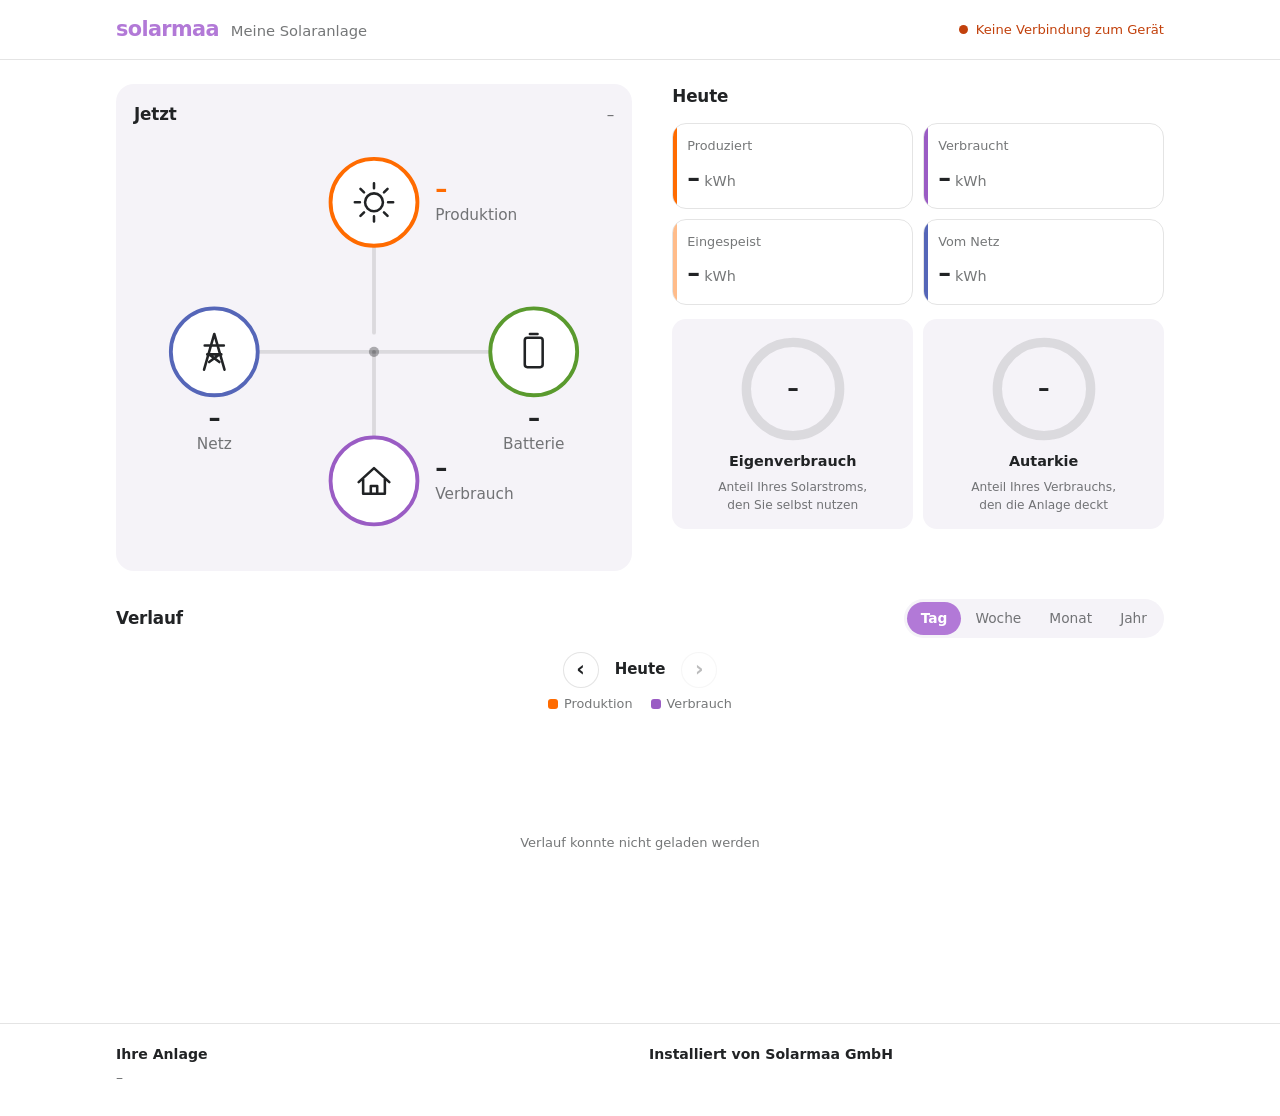
==== app/index.html @ fab31ff5 "Solarmaa Energie-Dashboard: Pi-Dienst, App, Bauplan und Anleitungen - Raspberry-Pi-Dienst (Python, o" ====
<!doctype html>
<html lang="de-CH">
<head>
<meta charset="utf-8">
<meta name="viewport" content="width=device-width, initial-scale=1, viewport-fit=cover">
<title>Solarmaa Energie</title>
<meta name="description" content="Live-Daten Ihrer Solaranlage, installiert von Solarmaa">
<meta name="theme-color" content="#b279d7">
<link rel="manifest" href="manifest.webmanifest">
<link rel="icon" href="icon.svg" type="image/svg+xml">
<link rel="apple-touch-icon" href="icon.svg">
<link rel="stylesheet" href="style.css">
</head>
<body>
<div class="demo-band" id="demoBand" hidden>Demo-Modus: simulierte Werte, keine echte Anlage</div>

<header class="top">
  <div class="wrap top-inner">
    <div class="brand">
      <span class="wordmark">solarmaa</span>
      <span class="plant" id="plantName">Meine Solaranlage</span>
    </div>
    <div class="status" id="status" data-state="wait">
      <span class="dot" aria-hidden="true"></span>
      <span id="statusText">Verbinde …</span>
    </div>
  </div>
</header>

<main class="wrap main">
  <section class="flow-card" aria-labelledby="flowTitle">
    <div class="section-head">
      <h1 id="flowTitle">Jetzt</h1>
      <span class="muted" id="clock">–</span>
    </div>
    <svg id="flow" class="flow" viewBox="0 0 360 330" role="img" aria-label="Energiefluss">
      <g class="lines">
        <path id="lnPv"   class="ln ln-pv"   d="M180 82 V150"/>
        <path id="lnGrid" class="ln ln-grid" d="M89 165 H180"/>
        <path id="lnBat"  class="ln ln-bat"  d="M271 165 H180"/>
        <path id="lnHome" class="ln ln-home" d="M180 165 V232"/>
        <circle cx="180" cy="165" r="4" class="hub"/>
      </g>
      <g class="node node-pv" transform="translate(180 48)">
        <circle r="34" class="node-bg"/>
        <g class="ico"><circle r="7"/><path d="M0-15v4M0 11v4M-15 0h4M11 0h4M-10.6-10.6l2.8 2.8M7.8 7.8l2.8 2.8M-10.6 10.6l2.8-2.8M7.8-7.8l2.8-2.8"/></g>
        <text class="val" x="48" y="-4" id="vPv">–</text>
        <text class="lbl" x="48" y="14">Produktion</text>
      </g>
      <g class="node node-grid" transform="translate(55 165)">
        <circle r="34" class="node-bg"/>
        <g class="ico"><path d="M-8 14L0-14L8 14M-5.5 2h11M-7.5-5h15M-4 8l8-6M4 8l-8-6"/></g>
        <text class="val" x="0" y="58" text-anchor="middle" id="vGrid">–</text>
        <text class="lbl" x="0" y="76" text-anchor="middle" id="lGrid">Netz</text>
      </g>
      <g class="node node-bat" id="nodeBat" transform="translate(305 165)">
        <circle r="34" class="node-bg"/>
        <g class="ico"><rect x="-7" y="-11" width="14" height="23" rx="2"/><path d="M-3-14h6"/><rect id="batFill" x="-4.5" y="9.5" width="9" height="0" class="fill"/></g>
        <text class="val" x="0" y="58" text-anchor="middle" id="vBat">–</text>
        <text class="lbl" x="0" y="76" text-anchor="middle" id="lBat">Batterie</text>
      </g>
      <g class="node node-home" transform="translate(180 266)">
        <circle r="34" class="node-bg"/>
        <g class="ico"><path d="M-12 1L0-10L12 1M-8.5-2v12h17v-12M-2.5 10v-6h5v6"/></g>
        <text class="val" x="48" y="-4" id="vHome">–</text>
        <text class="lbl" x="48" y="14">Verbrauch</text>
      </g>
    </svg>
  </section>

  <section class="today" aria-labelledby="todayTitle">
    <div class="section-head">
      <h2 id="todayTitle">Heute</h2>
      <span class="muted" id="todayDate"></span>
    </div>
    <div class="tiles">
      <div class="tile t-pv"><span class="t-lbl">Produziert</span><span class="t-val"><b id="tPv">–</b> kWh</span></div>
      <div class="tile t-home"><span class="t-lbl">Verbraucht</span><span class="t-val"><b id="tHome">–</b> kWh</span></div>
      <div class="tile t-exp"><span class="t-lbl">Eingespeist</span><span class="t-val"><b id="tExp">–</b> kWh</span></div>
      <div class="tile t-imp"><span class="t-lbl">Vom Netz</span><span class="t-val"><b id="tImp">–</b> kWh</span></div>
    </div>
    <div class="rings">
      <div class="ring" id="ringSelf">
        <svg viewBox="0 0 120 120" aria-hidden="true"><circle class="r-bg" cx="60" cy="60" r="50"/><circle class="r-fg" cx="60" cy="60" r="50"/></svg>
        <div class="ring-txt"><b class="pct">–</b></div>
        <p class="ring-name">Eigenverbrauch</p>
        <p class="ring-help">Anteil Ihres Solarstroms, den Sie selbst nutzen</p>
      </div>
      <div class="ring" id="ringAut">
        <svg viewBox="0 0 120 120" aria-hidden="true"><circle class="r-bg" cx="60" cy="60" r="50"/><circle class="r-fg" cx="60" cy="60" r="50"/></svg>
        <div class="ring-txt"><b class="pct">–</b></div>
        <p class="ring-name">Autarkie</p>
        <p class="ring-help">Anteil Ihres Verbrauchs, den die Anlage deckt</p>
      </div>
    </div>
    <p class="extra" id="extra" hidden></p>
  </section>

  <section class="history" aria-labelledby="histTitle">
    <div class="section-head">
      <h2 id="histTitle">Verlauf</h2>
      <div class="tabs" role="tablist" aria-label="Zeitraum">
        <button role="tab" id="tab-day" data-range="day" aria-selected="true">Tag</button>
        <button role="tab" id="tab-week" data-range="week" aria-selected="false">Woche</button>
        <button role="tab" id="tab-month" data-range="month" aria-selected="false">Monat</button>
        <button role="tab" id="tab-year" data-range="year" aria-selected="false">Jahr</button>
      </div>
    </div>
    <div class="hist-nav">
      <button class="nav-btn" id="prev" aria-label="Zurück">‹</button>
      <span id="histLabel">–</span>
      <button class="nav-btn" id="next" aria-label="Weiter">›</button>
    </div>
    <div class="legend">
      <span class="lg lg-pv">Produktion</span>
      <span class="lg lg-home">Verbrauch</span>
    </div>
    <div class="chart-box" id="chartBox">
      <svg id="chart" class="chart" role="img" aria-label="Verlaufsdiagramm"></svg>
      <div class="tip" id="tip" hidden></div>
    </div>
    <p class="hist-sum muted" id="histSum"></p>
  </section>
</main>

<footer class="foot">
  <div class="wrap foot-inner">
    <div>
      <p class="foot-title">Ihre Anlage</p>
      <p id="plantFacts" class="muted">–</p>
      <p id="totals" class="muted"></p>
    </div>
    <div>
      <p class="foot-title">Installiert von <span id="instName">Solarmaa GmbH</span></p>
      <p id="instContact" class="muted"></p>
    </div>
  </div>
</footer>

<script src="app.js"></script>
</body>
</html>
---- app/style.css ----
/* Solarmaa Energie – Farben und Schrift aus dem Webflow-Designsystem von solarmaa.ch
   Layout: eine Spalte auf dem Handy, zwei Spalten (Fluss | Heute) ab Tablet, Verlauf darunter. */

@font-face {
  font-family: "Inter";
  src: url("fonts/InterVariable.woff2") format("woff2");
  font-weight: 100 900;
  font-display: swap;
}

:root {
  /* Marke (Webflow-Variablen) */
  --violet: #b279d7;      /* Accent Primary */
  --orange: #ff6b00;      /* Text Accent */
  --orange-soft: #ff8f3d; /* Accent Primary Hover */
  --sky: #adb8e7;         /* BG Accent Secondary */
  --leaf: #ceebad;        /* BG Accent Tertiary */
  --anthrazit: #212325;   /* Neutral Inverse */

  /* Rollen, hell */
  --bg: #ffffff;
  --surface: #f5f3f8;
  --ink: #212325;
  --muted: rgba(33, 35, 37, 0.62);
  --line: rgba(33, 35, 37, 0.12);
  --c-pv: #ff6b00;
  --c-home: #9a5cc4;
  --c-grid: #5566b8;
  --c-bat: #5a9a2e;
  --pv-fill: rgba(255, 107, 0, 0.18);
  --ok: #3f8f2a;
  --warn: #c2410c;

  --font: "Inter", system-ui, -apple-system, "Segoe UI", Roboto, sans-serif;
  --radius: 18px;
  color-scheme: light;
}
@media (prefers-color-scheme: dark) {
  :root:not([data-theme="light"]) {
    --bg: #161719; --surface: #212325; --ink: #f3f1f6; --muted: rgba(243, 241, 246, 0.64);
    --line: rgba(255, 255, 255, 0.12); --c-home: #c99ae6; --c-grid: #9aa8e8; --c-bat: #a9d97c;
    --pv-fill: rgba(255, 143, 61, 0.22); --ok: #8fd16a; --warn: #ff8f3d; color-scheme: dark;
  }
}
:root[data-theme="dark"] {
  --bg: #161719; --surface: #212325; --ink: #f3f1f6; --muted: rgba(243, 241, 246, 0.64);
  --line: rgba(255, 255, 255, 0.12); --c-home: #c99ae6; --c-grid: #9aa8e8; --c-bat: #a9d97c;
  --pv-fill: rgba(255, 143, 61, 0.22); --ok: #8fd16a; --warn: #ff8f3d; color-scheme: dark;
}

* { box-sizing: border-box; }
html { -webkit-text-size-adjust: 100%; }
body {
  margin: 0; background: var(--bg); color: var(--ink);
  font: 400 15px/1.5 var(--font); font-variant-numeric: tabular-nums;
}
h1, h2 { margin: 0; font-size: 1.05rem; font-weight: 700; letter-spacing: -0.01em; }
p { margin: 0; }
.muted { color: var(--muted); }
button { font: inherit; color: inherit; }
:focus-visible { outline: 2px solid var(--violet); outline-offset: 2px; border-radius: 6px; }

.wrap {
  max-width: 1080px; margin: 0 auto;
  padding-left: max(16px, env(safe-area-inset-left, 0px));
  padding-right: max(16px, env(safe-area-inset-right, 0px));
}

.demo-band {
  background: var(--leaf); color: var(--anthrazit); text-align: center;
  font-size: 0.82rem; font-weight: 600; padding: 6px 16px;
}

/* Kopf */
.top { border-bottom: 1px solid var(--line); padding-top: env(safe-area-inset-top, 0px); }
.top-inner { display: flex; align-items: center; justify-content: space-between; gap: 12px; padding-block: 14px; }
.brand { display: flex; align-items: baseline; gap: 12px; min-width: 0; flex-wrap: wrap; }
.wordmark { font-weight: 800; font-size: 1.3rem; letter-spacing: -0.03em; color: var(--violet); }
.plant { color: var(--muted); font-size: 0.92rem; overflow: hidden; text-overflow: ellipsis; white-space: nowrap; min-width: 0; }
.status { display: inline-flex; align-items: center; gap: 8px; font-size: 0.82rem; color: var(--muted); white-space: nowrap; }
.status .dot { width: 9px; height: 9px; border-radius: 50%; background: var(--muted); }
.status[data-state="ok"] .dot { background: var(--ok); box-shadow: 0 0 0 4px color-mix(in srgb, var(--ok) 22%, transparent); }
.status[data-state="err"] .dot { background: var(--warn); }
.status[data-state="err"] { color: var(--warn); }

/* Layout */
.main {
  display: grid; gap: 28px; padding-block: 24px 40px;
  grid-template-columns: minmax(0, 1fr);
}
@media (min-width: 860px) {
  .main { grid-template-columns: minmax(0, 1.05fr) minmax(0, 1fr); column-gap: 40px; }
  .history { grid-column: 1 / -1; }
}
.section-head { display: flex; align-items: center; justify-content: space-between; gap: 12px; flex-wrap: wrap; margin-bottom: 14px; }

/* Energiefluss */
.flow-card { background: var(--surface); border-radius: var(--radius); padding: 18px 18px 8px; }
.flow { width: 100%; max-width: 460px; display: block; margin: 0 auto; overflow: visible; }
.ln { fill: none; stroke: var(--line); stroke-width: 3; stroke-linecap: round; }
.ln.on { stroke-dasharray: 2 9; animation: flow 1.6s linear infinite; stroke-width: 3.5; }
.ln.rev { animation-direction: reverse; }
.ln-pv.on { stroke: var(--c-pv); }
.ln-grid.on { stroke: var(--c-grid); }
.ln-bat.on { stroke: var(--c-bat); }
.ln-home.on { stroke: var(--c-home); }
.hub { fill: var(--ink); opacity: 0.35; }
@keyframes flow { to { stroke-dashoffset: -22; } }
@media (prefers-reduced-motion: reduce) { .ln.on { animation: none; stroke-dasharray: none; } }

.node-bg { fill: var(--bg); stroke-width: 3; }
.node-pv .node-bg { stroke: var(--c-pv); }
.node-grid .node-bg { stroke: var(--c-grid); }
.node-bat .node-bg { stroke: var(--c-bat); }
.node-home .node-bg { stroke: var(--c-home); }
.ico { fill: none; stroke: var(--ink); stroke-width: 2; stroke-linecap: round; stroke-linejoin: round; }
.ico .fill { fill: var(--c-bat); stroke: none; }
.val { fill: var(--ink); font-size: 19px; font-weight: 750; letter-spacing: -0.02em; }
.lbl { fill: var(--muted); font-size: 12px; }
.node-pv .val { fill: var(--c-pv); }
.node.off { opacity: 0.35; }

/* Heute */
.tiles { display: grid; grid-template-columns: repeat(2, minmax(0, 1fr)); gap: 10px; }
.tile {
  display: flex; flex-direction: column; gap: 2px; padding: 12px 14px;
  border-radius: 14px; border: 1px solid var(--line); position: relative; overflow: hidden;
}
.tile::before { content: ""; position: absolute; left: 0; top: 0; bottom: 0; width: 4px; }
.t-pv::before { background: var(--c-pv); }
.t-home::before { background: var(--c-home); }
.t-exp::before { background: var(--orange-soft); opacity: 0.6; }
.t-imp::before { background: var(--c-grid); }
.t-lbl { font-size: 0.8rem; color: var(--muted); }
.t-val { font-size: 0.9rem; color: var(--muted); }
.t-val b { font-size: 1.6rem; font-weight: 750; color: var(--ink); letter-spacing: -0.02em; }

.rings { display: grid; grid-template-columns: repeat(2, minmax(0, 1fr)); gap: 10px; margin-top: 14px; }
.ring { position: relative; display: grid; justify-items: center; text-align: center; gap: 6px; padding: 14px 8px; background: var(--surface); border-radius: 14px; }
.ring svg { width: 112px; height: 112px; transform: rotate(-90deg); }
.r-bg { fill: none; stroke: var(--line); stroke-width: 10; }
.r-fg { fill: none; stroke-width: 10; stroke-linecap: round; stroke-dasharray: 314.16; stroke-dashoffset: 314.16; transition: stroke-dashoffset 0.8s ease; }
#ringSelf .r-fg { stroke: var(--c-pv); }
#ringAut .r-fg { stroke: var(--violet); }
.ring-txt { position: absolute; top: 14px; height: 112px; display: grid; place-content: center; }
.ring-txt b { font-size: 1.45rem; font-weight: 750; letter-spacing: -0.02em; }
.ring-name { font-weight: 650; font-size: 0.9rem; }
.ring-help { font-size: 0.76rem; color: var(--muted); max-width: 22ch; text-wrap: balance; }
.extra { margin-top: 12px; font-size: 0.9rem; }

/* Verlauf */
.tabs { display: inline-flex; background: var(--surface); border-radius: 999px; padding: 3px; }
.tabs button { border: 0; background: none; padding: 6px 14px; border-radius: 999px; cursor: pointer; font-size: 0.86rem; color: var(--muted); }
.tabs button[aria-selected="true"] { background: var(--violet); color: #fff; font-weight: 600; }
.hist-nav { display: flex; align-items: center; justify-content: center; gap: 16px; margin-bottom: 6px; font-weight: 600; }
.nav-btn { width: 36px; height: 36px; border-radius: 50%; border: 1px solid var(--line); background: var(--bg); cursor: pointer; font-size: 1.3rem; line-height: 1; }
.nav-btn:disabled { opacity: 0.3; cursor: default; }
.legend { display: flex; gap: 18px; justify-content: center; font-size: 0.8rem; color: var(--muted); margin-bottom: 4px; }
.lg::before { content: ""; display: inline-block; width: 10px; height: 10px; border-radius: 3px; margin-right: 6px; vertical-align: -1px; }
.lg-pv::before { background: var(--c-pv); }
.lg-home::before { background: var(--c-home); }
.chart-box { position: relative; }
.chart { width: 100%; height: 260px; display: block; touch-action: pan-y; }
.chart text { fill: var(--muted); font-size: 11px; }
.chart .grid { stroke: var(--line); stroke-width: 1; }
.chart .pv-area { fill: var(--pv-fill); }
.chart .pv-line { fill: none; stroke: var(--c-pv); stroke-width: 2; stroke-linejoin: round; }
.chart .home-line { fill: none; stroke: var(--c-home); stroke-width: 2; stroke-linejoin: round; }
.chart .bar-pv { fill: var(--c-pv); }
.chart .bar-home { fill: var(--c-home); }
.chart .cursor { stroke: var(--ink); stroke-width: 1; opacity: 0.4; }
.chart .empty { fill: var(--muted); font-size: 13px; }
.tip {
  position: absolute; top: 4px; pointer-events: none; background: var(--anthrazit); color: #fff;
  font-size: 0.78rem; padding: 6px 10px; border-radius: 8px; white-space: nowrap; transform: translateX(-50%);
}
.hist-sum { text-align: center; font-size: 0.86rem; margin-top: 6px; }

/* Fuss */
.foot { border-top: 1px solid var(--line); padding-bottom: env(safe-area-inset-bottom, 0px); }
.foot-inner { display: grid; grid-template-columns: repeat(auto-fit, minmax(240px, 1fr)); gap: 18px; padding-block: 20px 28px; font-size: 0.88rem; }
.foot-title { font-weight: 600; margin-bottom: 2px; }
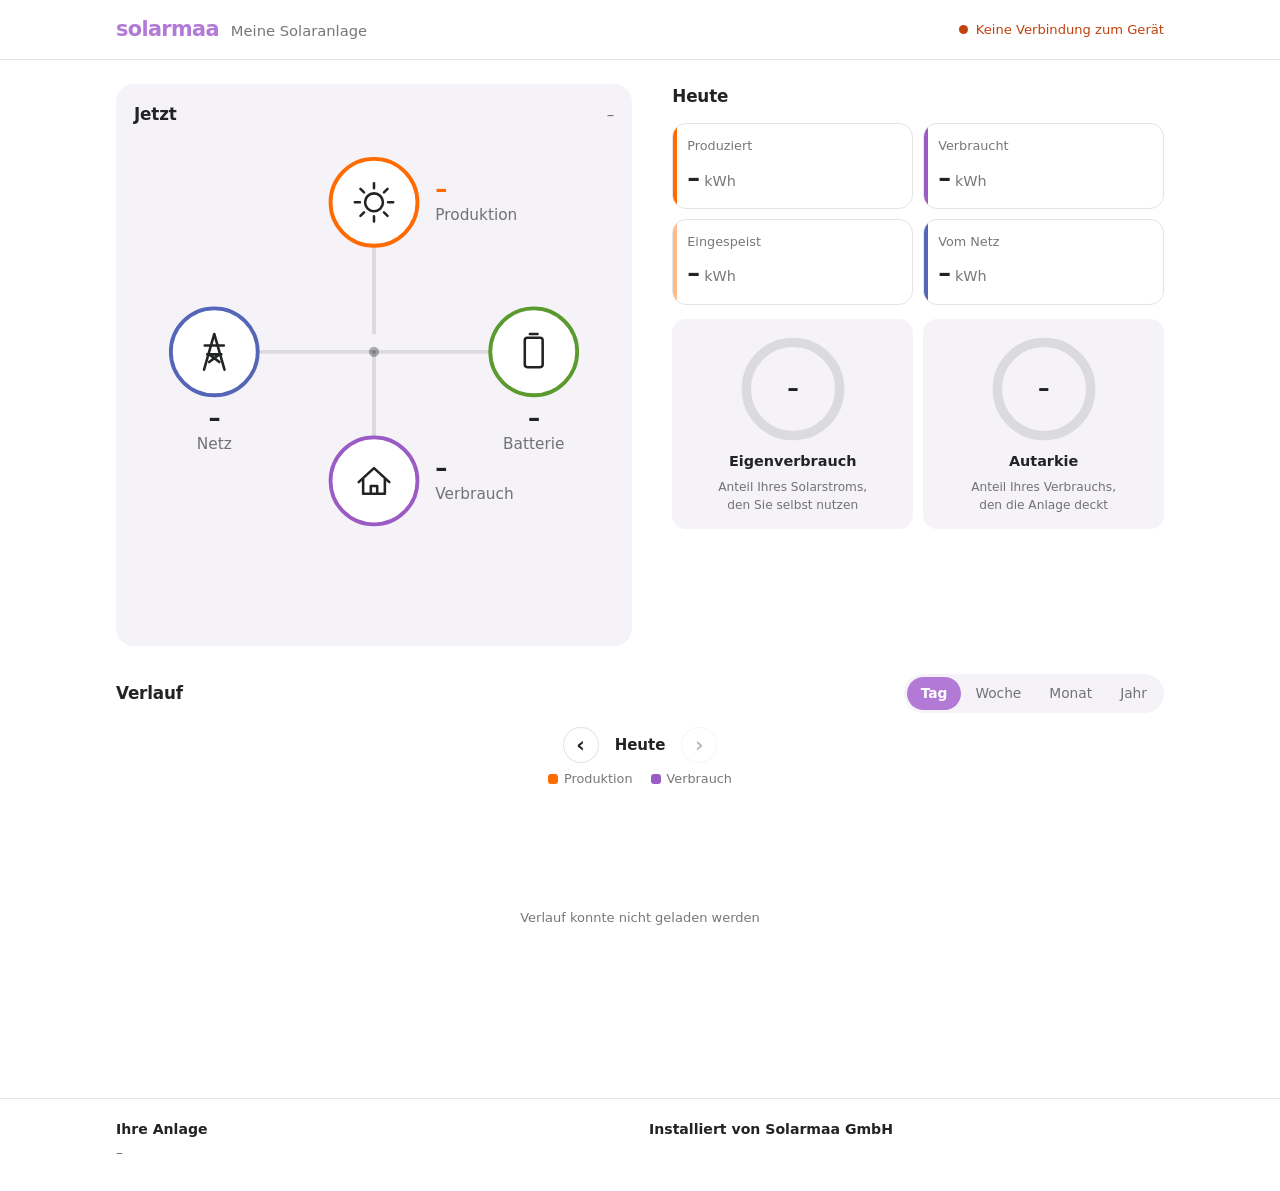
==== commit c10f8a0b: "myStrom-Stecker und Wallboxen (go-e lokal, Easee Cloud) - Adapter mystrom (lokal /report), goe (HTTP" ====
--- a/app/index.html
+++ b/app/index.html
@@ -33,12 +33,13 @@
       <h1 id="flowTitle">Jetzt</h1>
       <span class="muted" id="clock">–</span>
     </div>
-    <svg id="flow" class="flow" viewBox="0 0 360 330" role="img" aria-label="Energiefluss">
+    <svg id="flow" class="flow" viewBox="0 0 360 378" role="img" aria-label="Energiefluss">
       <g class="lines">
         <path id="lnPv"   class="ln ln-pv"   d="M180 82 V150"/>
         <path id="lnGrid" class="ln ln-grid" d="M89 165 H180"/>
         <path id="lnBat"  class="ln ln-bat"  d="M271 165 H180"/>
         <path id="lnHome" class="ln ln-home" d="M180 165 V232"/>
+        <path id="lnEv" class="ln ln-ev" d="M148 280 L88 294" display="none"/>
         <circle cx="180" cy="165" r="4" class="hub"/>
       </g>
       <g class="node node-pv" transform="translate(180 48)">
@@ -65,7 +66,14 @@
         <text class="val" x="48" y="-4" id="vHome">–</text>
         <text class="lbl" x="48" y="14">Verbrauch</text>
       </g>
+      <g class="node node-ev" id="nodeEv" transform="translate(60 302)" display="none">
+        <circle r="30" class="node-bg"/>
+        <g class="ico"><path d="M-13 4v-5l4-7h18l4 7v5zM-13 4h26"/><circle cx="-7" cy="6" r="3"/><circle cx="7" cy="6" r="3"/></g>
+        <text class="val" x="0" y="50" text-anchor="middle" id="vEv">–</text>
+        <text class="lbl" x="0" y="66" text-anchor="middle" id="lEv">Auto</text>
+      </g>
     </svg>
+    <div class="consumers" id="consumers" hidden></div>
   </section>
 
   <section class="today" aria-labelledby="todayTitle">
@@ -75,7 +83,7 @@
     </div>
     <div class="tiles">
       <div class="tile t-pv"><span class="t-lbl">Produziert</span><span class="t-val"><b id="tPv">–</b> kWh</span></div>
-      <div class="tile t-home"><span class="t-lbl">Verbraucht</span><span class="t-val"><b id="tHome">–</b> kWh</span></div>
+      <div class="tile t-home"><span class="t-lbl">Verbraucht</span><span class="t-val"><b id="tHome">–</b> kWh</span><span class="t-sub" id="tEv" hidden></span></div>
       <div class="tile t-exp"><span class="t-lbl">Eingespeist</span><span class="t-val"><b id="tExp">–</b> kWh</span></div>
       <div class="tile t-imp"><span class="t-lbl">Vom Netz</span><span class="t-val"><b id="tImp">–</b> kWh</span></div>
     </div>
@@ -134,6 +142,11 @@
       <p class="foot-title">Installiert von <span id="instName">Solarmaa GmbH</span></p>
       <p id="instContact" class="muted"></p>
     </div>
+    <div id="hausLinkBox" hidden>
+      <p class="foot-title">Haus und Abrechnung</p>
+      <p><a href="haus.html" id="hausLink" class="link-btn">Hausansicht öffnen</a></p>
+      <p class="muted">Verbrauch je Wohnung, Zähler und Rechnungen. Mit Anmeldung.</p>
+    </div>
   </div>
 </footer>
 
--- a/app/style.css
+++ b/app/style.css
@@ -27,6 +27,7 @@
   --c-home: #9a5cc4;
   --c-grid: #5566b8;
   --c-bat: #5a9a2e;
+  --c-ev: #212325;
   --pv-fill: rgba(255, 107, 0, 0.18);
   --ok: #3f8f2a;
   --warn: #c2410c;
@@ -38,13 +39,13 @@
 @media (prefers-color-scheme: dark) {
   :root:not([data-theme="light"]) {
     --bg: #161719; --surface: #212325; --ink: #f3f1f6; --muted: rgba(243, 241, 246, 0.64);
-    --line: rgba(255, 255, 255, 0.12); --c-home: #c99ae6; --c-grid: #9aa8e8; --c-bat: #a9d97c;
+    --line: rgba(255, 255, 255, 0.12); --c-home: #c99ae6; --c-grid: #9aa8e8; --c-bat: #a9d97c; --c-ev: #e6e3ea;
     --pv-fill: rgba(255, 143, 61, 0.22); --ok: #8fd16a; --warn: #ff8f3d; color-scheme: dark;
   }
 }
 :root[data-theme="dark"] {
   --bg: #161719; --surface: #212325; --ink: #f3f1f6; --muted: rgba(243, 241, 246, 0.64);
-  --line: rgba(255, 255, 255, 0.12); --c-home: #c99ae6; --c-grid: #9aa8e8; --c-bat: #a9d97c;
+  --line: rgba(255, 255, 255, 0.12); --c-home: #c99ae6; --c-grid: #9aa8e8; --c-bat: #a9d97c; --c-ev: #e6e3ea;
   --pv-fill: rgba(255, 143, 61, 0.22); --ok: #8fd16a; --warn: #ff8f3d; color-scheme: dark;
 }
 
@@ -180,3 +181,12 @@
 .foot { border-top: 1px solid var(--line); padding-bottom: env(safe-area-inset-bottom, 0px); }
 .foot-inner { display: grid; grid-template-columns: repeat(auto-fit, minmax(240px, 1fr)); gap: 18px; padding-block: 20px 28px; font-size: 0.88rem; }
 .foot-title { font-weight: 600; margin-bottom: 2px; }
+.link-btn { display: inline-block; border: 1px solid var(--line); border-radius: 999px; padding: 5px 12px; font-size: 0.84rem; color: var(--ink); text-decoration: none; }
+.link-btn:hover { border-color: var(--violet); }
+.ln-ev.on { stroke: var(--c-ev); }
+.node-ev .node-bg { stroke: var(--c-ev); }
+.consumers { display: flex; flex-wrap: wrap; gap: 6px; justify-content: center; padding: 4px 0 10px; }
+.consumer { font-size: 0.8rem; background: var(--bg); border: 1px solid var(--line); border-radius: 999px; padding: 3px 10px; }
+.consumer b { font-weight: 650; }
+.consumer.off { color: var(--muted); }
+.t-sub { font-size: 0.78rem; color: var(--muted); }
